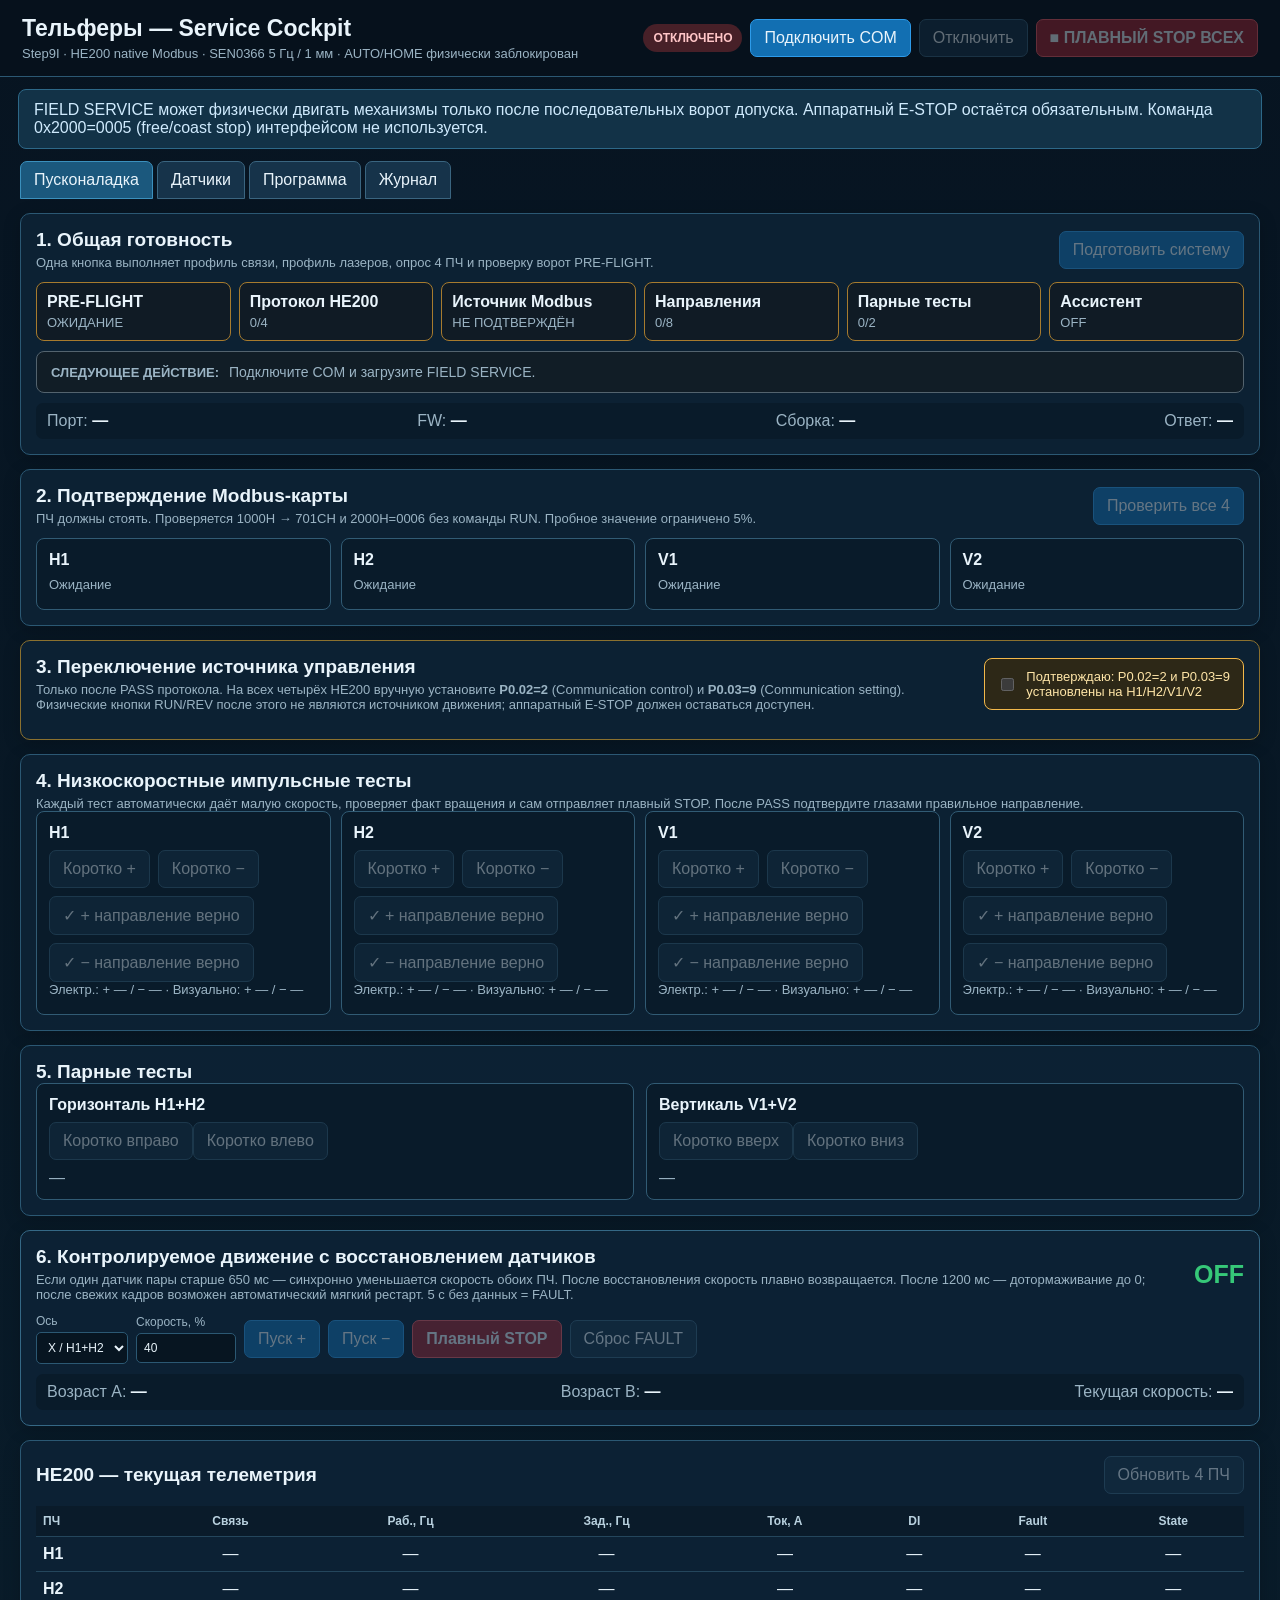
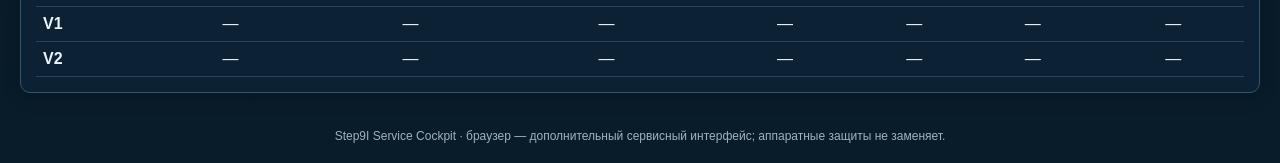
==== tools/telfer_service_console/index.html @ cf39d6cb "Import user Step9I working baseline for diagnostic patch" ====
<!doctype html>
<html lang="ru">
<head>
  <meta charset="utf-8">
  <meta name="viewport" content="width=device-width, initial-scale=1">
  <title>Тельферы — Step9I Service Cockpit</title>
  <link rel="stylesheet" href="style.css">
</head>
<body>
<header class="topbar">
  <div>
    <h1>Тельферы — Service Cockpit</h1>
    <p>Step9I · HE200 native Modbus · SEN0366 5 Гц / 1 мм · AUTO/HOME физически заблокирован</p>
  </div>
  <div class="connection-box">
    <span id="connectionPill" class="pill offline">ОТКЛЮЧЕНО</span>
    <button id="connectBtn" class="primary">Подключить COM</button>
    <button id="disconnectBtn" disabled>Отключить</button>
    <button id="stopAllBtn" class="danger" disabled>■ ПЛАВНЫЙ STOP ВСЕХ</button>
  </div>
</header>
<div id="browserWarning" class="warning hidden">Web Serial недоступен. Запустите <b>OPEN_SERVICE_CONSOLE.bat</b> и используйте Chrome/Edge.</div>
<div id="runtimeAlert" class="warning hidden"></div>
<div class="safety-banner">
  FIELD SERVICE может физически двигать механизмы только после последовательных ворот допуска. Аппаратный E‑STOP остаётся обязательным. Команда 0x2000=0005 (free/coast stop) интерфейсом не используется.
</div>

<nav class="tabs">
  <button class="tab active" data-tab="commission">Пусконаладка</button>
  <button class="tab" data-tab="sensors">Датчики</button>
  <button class="tab" data-tab="program">Программа</button>
  <button class="tab" data-tab="logtab">Журнал</button>
</nav>

<main>
<section id="commission" class="tabpage active">
  <section class="card">
    <div class="section-title-row">
      <div><h2>1. Общая готовность</h2><p class="subtle">Одна кнопка выполняет профиль связи, профиль лазеров, опрос 4 ПЧ и проверку ворот PRE-FLIGHT.</p></div>
      <button id="prepareBtn" class="accent">Подготовить систему</button>
    </div>
    <div class="gate-grid">
      <div class="gate" data-gate="preflight"><b>PRE-FLIGHT</b><span>—</span></div>
      <div class="gate" data-gate="protocol"><b>Протокол HE200</b><span>0/4</span></div>
      <div class="gate" data-gate="source"><b>Источник Modbus</b><span>НЕ ПОДТВЕРЖДЁН</span></div>
      <div class="gate" data-gate="directions"><b>Направления</b><span>0/8</span></div>
      <div class="gate" data-gate="pairs"><b>Парные тесты</b><span>0/2</span></div>
      <div class="gate" data-gate="assist"><b>Ассистент</b><span>OFF</span></div>
    </div>
    <div id="gateDecision" class="decision wait"><b>СЛЕДУЮЩЕЕ ДЕЙСТВИЕ:</b><span>Подключите COM и загрузите FIELD SERVICE.</span></div>
    <div class="status-strip">
      <span>Порт: <b id="portLabel">—</b></span><span>FW: <b id="firmwareLabel">—</b></span><span>Сборка: <b id="buildLabel">—</b></span><span>Ответ: <b id="lastRxLabel">—</b></span>
    </div>
  </section>

  <section class="card">
    <div class="section-title-row"><div><h2>2. Подтверждение Modbus-карты</h2><p class="subtle">ПЧ должны стоять. Проверяется 1000H → 701CH и 2000H=0006 без команды RUN. Пробное значение ограничено 5%.</p></div><button id="probeAllBtn" class="accent">Проверить все 4</button></div>
    <div id="protocolCards" class="drive-actions"></div>
  </section>

  <section class="card source-card">
    <div class="section-title-row">
      <div><h2>3. Переключение источника управления</h2><p class="subtle">Только после PASS протокола. На всех четырёх HE200 вручную установите <b>P0.02=2</b> (Communication control) и <b>P0.03=9</b> (Communication setting). Физические кнопки RUN/REV после этого не являются источником движения; аппаратный E‑STOP должен оставаться доступен.</p></div>
      <label class="source-confirm"><input id="sourceConfirm" type="checkbox"> Подтверждаю: P0.02=2 и P0.03=9 установлены на H1/H2/V1/V2</label>
    </div>
  </section>

  <section class="card">
    <h2>4. Низкоскоростные импульсные тесты</h2>
    <p class="subtle">Каждый тест автоматически даёт малую скорость, проверяет факт вращения и сам отправляет плавный STOP. После PASS подтвердите глазами правильное направление.</p>
    <div id="pulseCards" class="drive-actions"></div>
  </section>

  <section class="card">
    <h2>5. Парные тесты</h2>
    <div class="two-col">
      <div class="subcard"><h3>Горизонталь H1+H2</h3><button data-pair="h" data-dir="pos">Коротко вправо</button><button data-pair="h" data-dir="neg">Коротко влево</button><div class="pair-state" data-pair-state="h">—</div></div>
      <div class="subcard"><h3>Вертикаль V1+V2</h3><button data-pair="z" data-dir="pos">Коротко вверх</button><button data-pair="z" data-dir="neg">Коротко вниз</button><div class="pair-state" data-pair-state="z">—</div></div>
    </div>
  </section>

  <section class="card assist-card">
    <div class="section-title-row"><div><h2>6. Контролируемое движение с восстановлением датчиков</h2><p class="subtle">Если один датчик пары старше 650 мс — синхронно уменьшается скорость обоих ПЧ. После восстановления скорость плавно возвращается. После 1200 мс — дотормаживание до 0; после свежих кадров возможен автоматический мягкий рестарт. 5 с без данных = FAULT.</p></div><div id="assistState" class="big-state">OFF</div></div>
    <div class="assist-controls">
      <label>Ось <select id="assistAxis"><option value="x">X / H1+H2</option><option value="z">Z / V1+V2</option></select></label>
      <label>Скорость, % <input id="assistPct" type="number" min="5" max="80" value="40"></label>
      <button id="assistPosBtn" class="accent">Пуск +</button><button id="assistNegBtn" class="accent">Пуск −</button><button id="assistStopBtn" class="danger">Плавный STOP</button><button id="assistClearBtn">Сброс FAULT</button>
    </div>
    <div id="assistDetails" class="status-strip"><span>Возраст A: <b>—</b></span><span>Возраст B: <b>—</b></span><span>Текущая скорость: <b>—</b></span></div>
  </section>

  <section class="card">
    <div class="section-title-row"><h2>HE200 — текущая телеметрия</h2><button id="refreshDrivesBtn">Обновить 4 ПЧ</button></div>
    <div class="table-wrap"><table id="he200Table"><thead><tr><th>ПЧ</th><th>Связь</th><th>Раб., Гц</th><th>Зад., Гц</th><th>Ток, А</th><th>DI</th><th>Fault</th><th>State</th></tr></thead><tbody>
      <tr data-drive="H1"><td>H1</td><td class="online">—</td><td class="run">—</td><td class="set">—</td><td class="outi">—</td><td class="di">—</td><td class="fault">—</td><td class="state">—</td></tr>
      <tr data-drive="H2"><td>H2</td><td class="online">—</td><td class="run">—</td><td class="set">—</td><td class="outi">—</td><td class="di">—</td><td class="fault">—</td><td class="state">—</td></tr>
      <tr data-drive="V1"><td>V1</td><td class="online">—</td><td class="run">—</td><td class="set">—</td><td class="outi">—</td><td class="di">—</td><td class="fault">—</td><td class="state">—</td></tr>
      <tr data-drive="V2"><td>V2</td><td class="online">—</td><td class="run">—</td><td class="set">—</td><td class="outi">—</td><td class="di">—</td><td class="fault">—</td><td class="state">—</td></tr>
    </tbody></table></div>
  </section>
</section>

<section id="sensors" class="tabpage">
  <section class="card">
    <div class="section-title-row"><div><h2>SEN0366 — зафиксированный рабочий профиль</h2><p class="subtle">Continuous · 5 Гц · 1 мм · 10 м. Экспериментальные 10/20 Гц, 0,1 мм и single-shot из интерфейса удалены.</p></div><div class="button-row"><button id="sensorProfileBtn" class="accent">Применить профиль</button><button id="sensorReinitBtn">Реинициализация</button><button id="sensorStatusBtn">Обновить</button><button id="sensorResetBtn">Сброс статистики</button></div></div>
    <div class="table-wrap"><table id="laserTable"><thead><tr><th>Канал</th><th>HW</th><th>мм</th><th>Возраст</th><th>max age</th><th>Кадр/с</th><th>GOOD</th><th>ERR</th><th>CRC</th><th>UART</th><th>ACK</th></tr></thead><tbody>
      <tr data-laser="X1"><td>X1</td><td class="hw">—</td><td class="mm">—</td><td class="age">—</td><td class="maxage">—</td><td class="rate">—</td><td class="good">—</td><td class="serr">—</td><td class="crc">—</td><td class="uart">—</td><td class="ack">—</td></tr>
      <tr data-laser="X2"><td>X2</td><td class="hw">—</td><td class="mm">—</td><td class="age">—</td><td class="maxage">—</td><td class="rate">—</td><td class="good">—</td><td class="serr">—</td><td class="crc">—</td><td class="uart">—</td><td class="ack">—</td></tr>
      <tr data-laser="Z1"><td>Z1</td><td class="hw">—</td><td class="mm">—</td><td class="age">—</td><td class="maxage">—</td><td class="rate">—</td><td class="good">—</td><td class="serr">—</td><td class="crc">—</td><td class="uart">—</td><td class="ack">—</td></tr>
      <tr data-laser="Z2"><td>Z2</td><td class="hw">—</td><td class="mm">—</td><td class="age">—</td><td class="maxage">—</td><td class="rate">—</td><td class="good">—</td><td class="serr">—</td><td class="crc">—</td><td class="uart">—</td><td class="ack">—</td></tr>
    </tbody></table></div>
  </section>
</section>

<section id="program" class="tabpage">
  <section class="card">
    <div class="section-title-row"><div><h2>Программа — резервный редактор</h2><p class="subtle">Работает через те же структуры EEPROM, что и DWIN. Физический AUTO в Step9I не разрешён.</p></div><div class="button-row"><label>Слот <select id="programSlot"><option>1</option><option>2</option><option>3</option><option selected>4</option></select></label><button id="programLoadBtn">Загрузить</button><button id="programSaveBtn" class="accent">Сохранить</button><button id="programRefreshBtn">Прочитать</button></div></div>
    <div id="programStatus" class="status-strip"><span>Слот: <b>—</b></span><span>Ready: <b>—</b></span><span>Зон: <b>—</b></span><span>Dirty: <b>—</b></span></div>
    <div class="form-grid">
      <label>HOME X1 <input id="homeX1" type="number" min="0" max="10000"></label><label>HOME X2 <input id="homeX2" type="number" min="0" max="10000"></label><button id="setHomeBtn">Записать HOME</button><button id="capHomeBtn">Снять HOME с датчиков</button>
      <label>TRAVEL Z1 <input id="travelZ1" type="number" min="0" max="10000"></label><label>TRAVEL Z2 <input id="travelZ2" type="number" min="0" max="10000"></label><button id="setTravelBtn">Записать TRAVEL</button><button id="capTravelBtn">Снять TRAVEL</button>
    </div>
  </section>
  <section class="card">
    <div class="section-title-row"><h2>Зона</h2><label>№ <input id="zoneN" type="number" min="1" max="10" value="1"></label></div>
    <div class="form-grid zone-grid">
      <label>X1 <input id="zoneX1" type="number"></label><label>X2 <input id="zoneX2" type="number"></label><button id="setZoneXBtn">Записать X</button><button id="capZoneXBtn">Снять X</button>
      <label>Z1 <input id="zoneZ1" type="number"></label><label>Z2 <input id="zoneZ2" type="number"></label><button id="setZoneZBtn">Записать Z</button><button id="capZoneZBtn">Снять Z</button>
      <label>Выдержка, с <input id="zoneDip" type="number" min="0" value="60"></label><label>После наклона, с <input id="zoneWait" type="number" min="0" value="30"></label><label>Перепад Z1-Z2, мм <input id="zoneTilt" type="number" min="0" value="30"></label><button id="setZoneTimesBtn">Записать времена</button>
      <label>Скорость H, % <input id="zoneHPct" type="number" min="1" max="100" value="40"></label><label>Скорость V, % <input id="zoneVPct" type="number" min="1" max="100" value="45"></label><button id="setZoneSpeedBtn">Записать скорости</button><div class="button-row"><button id="zoneOnBtn">Зона ВКЛ</button><button id="zoneOffBtn">Зона ВЫКЛ</button></div>
    </div>
  </section>
</section>

<section id="logtab" class="tabpage">
  <section class="card">
    <div class="section-title-row"><h2>Журнал</h2><div class="button-row"><label class="checkbox"><input id="autoScroll" type="checkbox" checked> Автопрокрутка</label><button id="saveLogBtn">Сохранить</button><button id="clearLogBtn">Очистить окно</button></div></div>
    <pre id="log"></pre>
    <details class="advanced"><summary>Сервисная команда вручную</summary><div class="manual-command"><input id="manualCommand" placeholder="например: service gate status"><button id="sendManualBtn">Отправить</button></div></details>
  </section>
</section>
</main>
<footer>Step9I Service Cockpit · браузер — дополнительный сервисный интерфейс; аппаратные защиты не заменяет.</footer>
<script src="app.js"></script>
</body>
</html>
---- tools/telfer_service_console/style.css ----
:root{color-scheme:dark;--bg:#071421;--panel:#0d2235;--panel2:#102c43;--line:#2b5873;--text:#e9f4fb;--muted:#9bb4c4;--accent:#1f8fe5;--good:#36c878;--warn:#f2b84b;--bad:#f05d62}
*{box-sizing:border-box}body{margin:0;background:linear-gradient(180deg,#071421,#091c2a);color:var(--text);font-family:Segoe UI,Arial,sans-serif}.topbar{display:flex;justify-content:space-between;gap:18px;align-items:center;padding:15px 22px;background:#06111c;border-bottom:1px solid var(--line);position:sticky;top:0;z-index:8}h1{margin:0 0 4px;font-size:23px}h2{margin:0;font-size:19px}h3{margin:0 0 8px;font-size:16px}.topbar p,.subtle{margin:4px 0 0;color:var(--muted);font-size:13px}.connection-box,.button-row,.status-strip,.assist-controls,.manual-command{display:flex;gap:8px;align-items:center;flex-wrap:wrap}button,input,select{font:inherit}button{border:1px solid #3a6580;background:#16334a;color:var(--text);border-radius:7px;padding:9px 13px;cursor:pointer}button:hover:not(:disabled){background:#1b4667}button:disabled{opacity:.4;cursor:not-allowed}.primary,.accent{background:#126fb2;border-color:#2d9bea}.danger{background:#9e2430;border-color:#ef5b65;font-weight:700}.pill{padding:7px 10px;border-radius:999px;font-weight:700;font-size:12px}.pill.offline{background:#472028;color:#ffc5c7}.pill.online{background:#123f2a;color:#9af0bf}.warning,.safety-banner{margin:12px 18px 0;padding:11px 15px;border-radius:8px}.warning{background:#5a252a;border:1px solid var(--bad)}.hidden{display:none}.safety-banner{background:#123247;border:1px solid #2d6888;color:#cfeafd}.tabs{display:flex;gap:4px;padding:12px 20px 0}.tab{border-bottom-left-radius:0;border-bottom-right-radius:0}.tab.active{background:#1b587d;border-color:#3b90bd}.tabpage{display:none}.tabpage.active{display:grid;gap:14px}main{padding:14px 20px 28px}.card{background:rgba(13,34,53,.96);border:1px solid var(--line);border-radius:10px;padding:15px;box-shadow:0 4px 18px rgba(0,0,0,.18)}.section-title-row{display:flex;justify-content:space-between;gap:12px;align-items:center;margin-bottom:12px}.status-strip{justify-content:space-between;background:#091b2a;padding:9px 11px;border-radius:7px;color:var(--muted);margin-top:10px}.status-strip b{color:var(--text)}.gate-grid{display:grid;grid-template-columns:repeat(6,1fr);gap:8px}.gate{background:#101b25;border:1px solid #44515b;padding:10px;border-radius:8px;display:flex;flex-direction:column;gap:4px}.gate.pass{border-color:#2c9f63;background:#102b20}.gate.fail{border-color:#b84b52;background:#321b20}.gate.wait{border-color:#a77b2e}.gate span{font-size:13px;color:var(--muted)}.drive-actions{display:grid;grid-template-columns:repeat(4,1fr);gap:10px}.drive-card,.subcard{background:#091b2a;border:1px solid #315b74;border-radius:8px;padding:12px}.drive-card .button-row{margin-top:8px}.drive-card .result{min-height:20px;color:var(--muted);font-size:13px}.two-col{display:grid;grid-template-columns:1fr 1fr;gap:12px}.pair-state{margin-top:9px;color:var(--muted)}.assist-card{border-color:#356885}.big-state{font-size:25px;font-weight:800;color:var(--good)}.assist-controls label,.form-grid label{display:flex;flex-direction:column;gap:4px;color:var(--muted);font-size:12px}input,select{padding:7px;background:#071521;color:var(--text);border:1px solid var(--line);border-radius:5px}.assist-controls input{width:100px}.table-wrap{overflow-x:auto}table{width:100%;border-collapse:collapse;font-variant-numeric:tabular-nums}th,td{padding:8px 7px;border-bottom:1px solid #24465c;text-align:center;white-space:nowrap}th{color:#b9d1df;background:#0a1b2a;font-size:12px}td:first-child,th:first-child{text-align:left;font-weight:700}.cell-good{color:var(--good);font-weight:700}.cell-warn{color:var(--warn);font-weight:700}.cell-bad{color:var(--bad);font-weight:700}.form-grid{display:grid;grid-template-columns:repeat(4,minmax(130px,1fr));gap:10px;align-items:end}.zone-grid{grid-template-columns:repeat(4,minmax(130px,1fr))}#log{height:510px;overflow:auto;margin:0;background:#030a10;color:#c8e5d1;border:1px solid #1c4054;border-radius:7px;padding:10px;font-family:Consolas,monospace;font-size:12px;line-height:1.42;white-space:pre-wrap}.tx{color:#77bcff}.local{color:#ffd479}.error-line{color:#ff8f94}.pass-line{color:#72e49e}.manual-command{margin-top:10px}.manual-command input{flex:1;min-width:280px}.advanced{margin-top:10px;color:var(--muted)}footer{padding:8px 20px 20px;color:var(--muted);text-align:center;font-size:12px}
@media(max-width:1100px){.gate-grid,.drive-actions{grid-template-columns:repeat(2,1fr)}.form-grid,.zone-grid{grid-template-columns:repeat(2,1fr)}.section-title-row,.topbar{align-items:flex-start;flex-direction:column}.two-col{grid-template-columns:1fr}}

.source-confirm{display:flex;gap:9px;align-items:center;max-width:430px;padding:10px 12px;border:1px solid var(--warn);border-radius:8px;background:#2d2817;color:#ffe6a8;font-size:13px}.source-confirm input{width:auto}.source-card{border-color:#8b712f}

.decision{margin-top:10px;padding:12px 14px;border-radius:8px;border:1px solid #53636e;background:#111d26;display:flex;gap:10px;align-items:center;flex-wrap:wrap}.decision b{font-size:13px}.decision span{font-size:14px}.decision.pass{border-color:#2c9f63;background:#102b20;color:#c6f4d8}.decision.warn{border-color:#a77b2e;background:#332a16;color:#ffe2a1}.decision.fail{border-color:#b84b52;background:#321b20;color:#ffc5c7}.decision.wait{border-color:#53636e;color:var(--muted)}
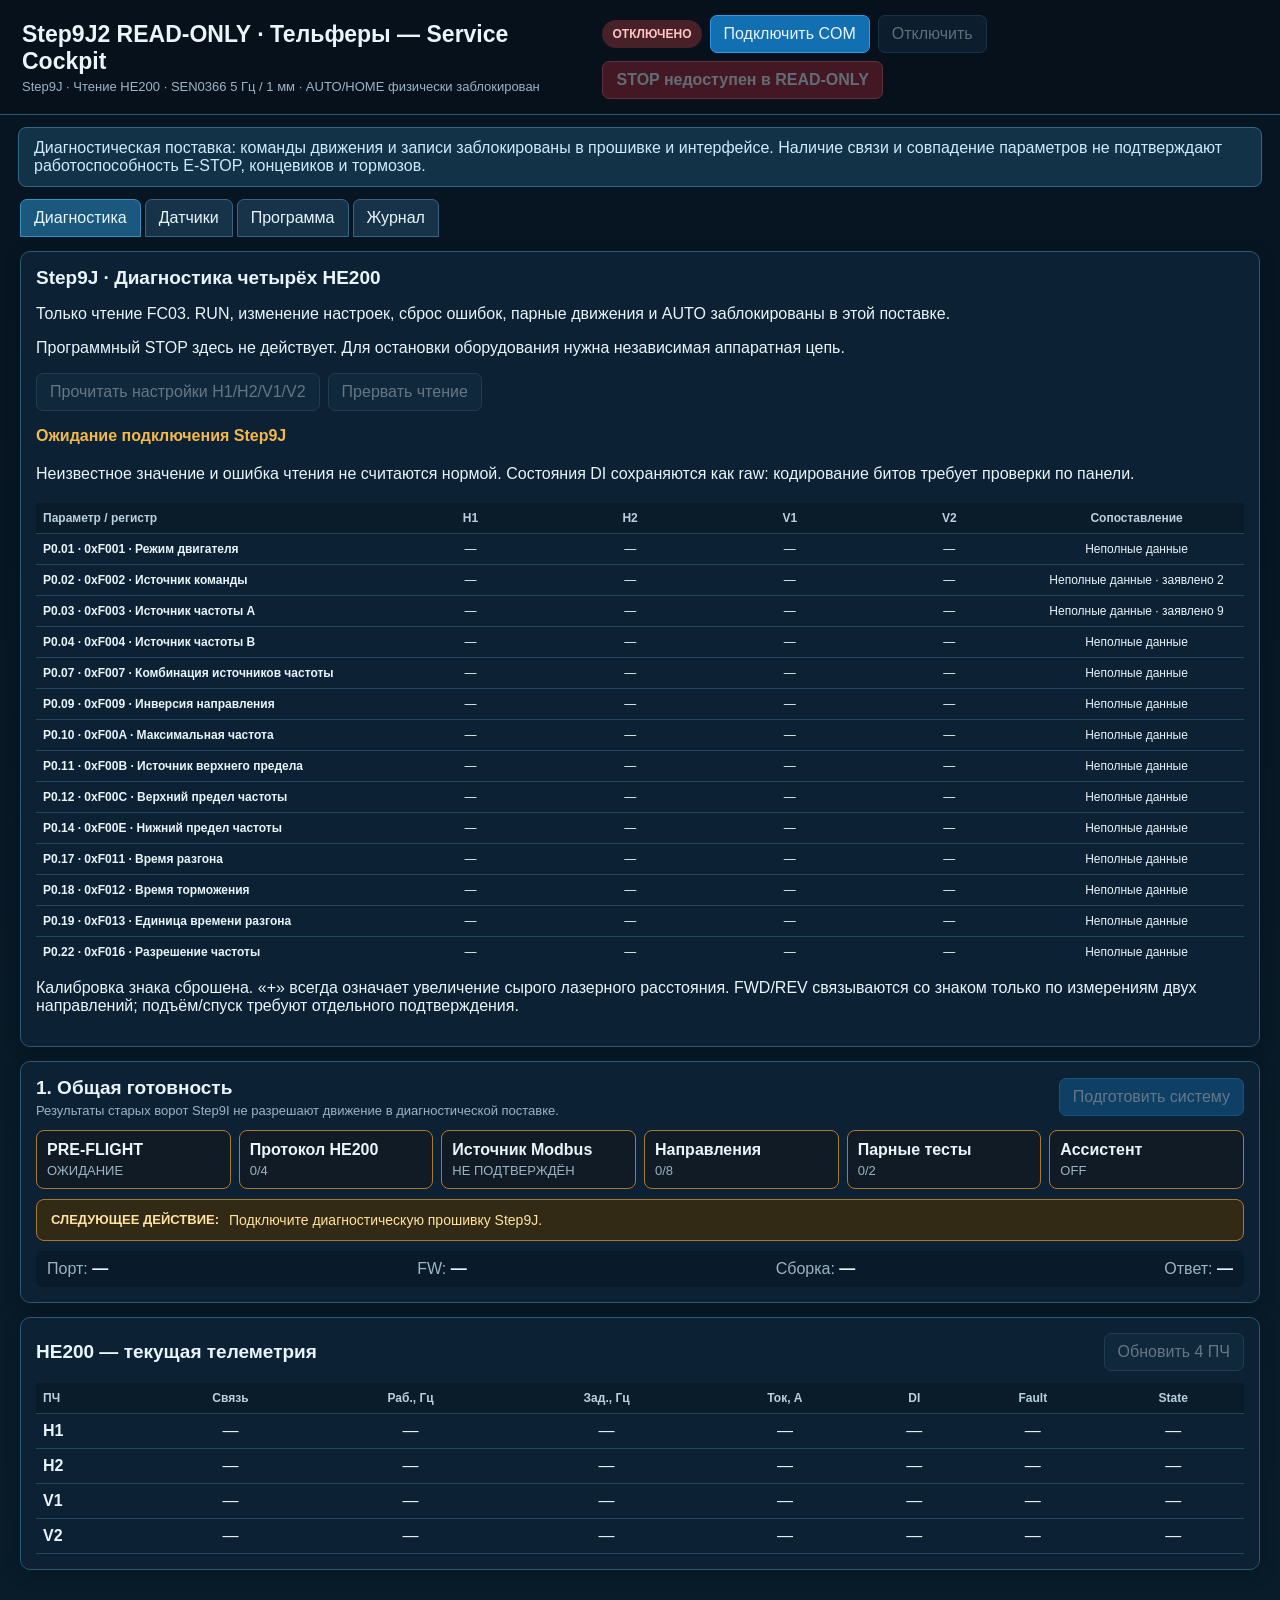
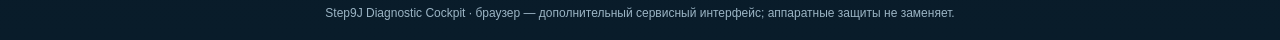
==== commit 19b13a88: "Add measured HE200 diagnostics and Step9K web controls" ====
--- a/tools/telfer_service_console/index.html
+++ b/tools/telfer_service_console/index.html
@@ -3,30 +3,31 @@
 <head>
   <meta charset="utf-8">
   <meta name="viewport" content="width=device-width, initial-scale=1">
-  <title>Тельферы — Step9I Service Cockpit</title>
+  <title>Тельферы — Step9J2: диагностика HE200</title>
   <link rel="stylesheet" href="style.css">
 </head>
 <body>
+
 <header class="topbar">
   <div>
-    <h1>Тельферы — Service Cockpit</h1>
-    <p>Step9I · HE200 native Modbus · SEN0366 5 Гц / 1 мм · AUTO/HOME физически заблокирован</p>
+    <h1>Step9J2 READ-ONLY · Тельферы — Service Cockpit</h1>
+    <p>Step9J · Чтение HE200 · SEN0366 5 Гц / 1 мм · AUTO/HOME физически заблокирован</p>
   </div>
   <div class="connection-box">
     <span id="connectionPill" class="pill offline">ОТКЛЮЧЕНО</span>
     <button id="connectBtn" class="primary">Подключить COM</button>
     <button id="disconnectBtn" disabled>Отключить</button>
-    <button id="stopAllBtn" class="danger" disabled>■ ПЛАВНЫЙ STOP ВСЕХ</button>
+    <button id="stopAllBtn" class="danger" disabled>STOP недоступен в READ-ONLY</button>
   </div>
 </header>
 <div id="browserWarning" class="warning hidden">Web Serial недоступен. Запустите <b>OPEN_SERVICE_CONSOLE.bat</b> и используйте Chrome/Edge.</div>
 <div id="runtimeAlert" class="warning hidden"></div>
 <div class="safety-banner">
-  FIELD SERVICE может физически двигать механизмы только после последовательных ворот допуска. Аппаратный E‑STOP остаётся обязательным. Команда 0x2000=0005 (free/coast stop) интерфейсом не используется.
+  Диагностическая поставка: команды движения и записи заблокированы в прошивке и интерфейсе. Наличие связи и совпадение параметров не подтверждают работоспособность E-STOP, концевиков и тормозов.
 </div>
 
 <nav class="tabs">
-  <button class="tab active" data-tab="commission">Пусконаладка</button>
+  <button class="tab active" data-tab="commission">Диагностика</button>
   <button class="tab" data-tab="sensors">Датчики</button>
   <button class="tab" data-tab="program">Программа</button>
   <button class="tab" data-tab="logtab">Журнал</button>
@@ -34,9 +35,19 @@
 
 <main>
 <section id="commission" class="tabpage active">
+<section class="card" id="auditPanel">
+  <h2>Step9J · Диагностика четырёх HE200</h2>
+  <p>Только чтение FC03. RUN, изменение настроек, сброс ошибок, парные движения и AUTO заблокированы в этой поставке.</p>
+  <p>Программный STOP здесь не действует. Для остановки оборудования нужна независимая аппаратная цепь.</p>
+  <div class="button-row"><button id="auditAllBtn" disabled>Прочитать настройки H1/H2/V1/V2</button><button id="auditCancelBtn" disabled>Прервать чтение</button></div>
+  <p id="auditStatus">Ожидание подключения Step9J</p>
+  <p id="auditFindings">Неизвестное значение и ошибка чтения не считаются нормой. Состояния DI сохраняются как raw: кодирование битов требует проверки по панели.</p>
+  <div class="table-wrap audit-scroll"><table id="auditTable"><thead><tr><th>Параметр / регистр</th><th>H1 · 1</th><th>H2 · 2</th><th>V1 · 3</th><th>V2 · 4</th><th>Сопоставление</th></tr></thead><tbody></tbody></table></div>
+  <p id="calibrationResult">Калибровка знака сброшена. «+» всегда означает увеличение сырого лазерного расстояния. FWD/REV связываются со знаком только по измерениям двух направлений; подъём/спуск требуют отдельного подтверждения.</p>
+</section>
   <section class="card">
     <div class="section-title-row">
-      <div><h2>1. Общая готовность</h2><p class="subtle">Одна кнопка выполняет профиль связи, профиль лазеров, опрос 4 ПЧ и проверку ворот PRE-FLIGHT.</p></div>
+      <div><h2>1. Общая готовность</h2><p class="subtle">Результаты старых ворот Step9I не разрешают движение в диагностической поставке.</p></div>
       <button id="prepareBtn" class="accent">Подготовить систему</button>
     </div>
     <div class="gate-grid">
@@ -53,6 +64,7 @@
     </div>
   </section>
 
+  <div class="legacy-motion hidden" aria-hidden="true">
   <section class="card">
     <div class="section-title-row"><div><h2>2. Подтверждение Modbus-карты</h2><p class="subtle">ПЧ должны стоять. Проверяется 1000H → 701CH и 2000H=0006 без команды RUN. Пробное значение ограничено 5%.</p></div><button id="probeAllBtn" class="accent">Проверить все 4</button></div>
     <div id="protocolCards" class="drive-actions"></div>
@@ -60,14 +72,14 @@
 
   <section class="card source-card">
     <div class="section-title-row">
-      <div><h2>3. Переключение источника управления</h2><p class="subtle">Только после PASS протокола. На всех четырёх HE200 вручную установите <b>P0.02=2</b> (Communication control) и <b>P0.03=9</b> (Communication setting). Физические кнопки RUN/REV после этого не являются источником движения; аппаратный E‑STOP должен оставаться доступен.</p></div>
+      <div><h2>3. Переключение источника управления</h2><p class="subtle">Параметры только читаются и сравниваются с заявленными значениями. Изменения не предлагаются до разбора полного снимка.</p></div>
       <label class="source-confirm"><input id="sourceConfirm" type="checkbox"> Подтверждаю: P0.02=2 и P0.03=9 установлены на H1/H2/V1/V2</label>
     </div>
   </section>
 
   <section class="card">
     <h2>4. Низкоскоростные импульсные тесты</h2>
-    <p class="subtle">Каждый тест автоматически даёт малую скорость, проверяет факт вращения и сам отправляет плавный STOP. После PASS подтвердите глазами правильное направление.</p>
+    <p class="subtle">Каждый тест автоматически даёт малую скорость, проверяет факт вращения и сам отправляет плавный STOP. Знак подтверждается только измерением двух противоположных направлений; тесты сейчас заблокированы.</p>
     <div id="pulseCards" class="drive-actions"></div>
   </section>
 
@@ -89,6 +101,7 @@
     <div id="assistDetails" class="status-strip"><span>Возраст A: <b>—</b></span><span>Возраст B: <b>—</b></span><span>Текущая скорость: <b>—</b></span></div>
   </section>
 
+  </div>
   <section class="card">
     <div class="section-title-row"><h2>HE200 — текущая телеметрия</h2><button id="refreshDrivesBtn">Обновить 4 ПЧ</button></div>
     <div class="table-wrap"><table id="he200Table"><thead><tr><th>ПЧ</th><th>Связь</th><th>Раб., Гц</th><th>Зад., Гц</th><th>Ток, А</th><th>DI</th><th>Fault</th><th>State</th></tr></thead><tbody>
@@ -140,7 +153,9 @@
   </section>
 </section>
 </main>
-<footer>Step9I Service Cockpit · браузер — дополнительный сервисный интерфейс; аппаратные защиты не заменяет.</footer>
+<footer>Step9J Diagnostic Cockpit · браузер — дополнительный сервисный интерфейс; аппаратные защиты не заменяет.</footer>
+<script src="audit-map.js"></script>
+<script src="audit-ui.js"></script>
 <script src="app.js"></script>
 </body>
 </html>
--- a/tools/telfer_service_console/style.css
+++ b/tools/telfer_service_console/style.css
@@ -5,3 +5,5 @@
 .source-confirm{display:flex;gap:9px;align-items:center;max-width:430px;padding:10px 12px;border:1px solid var(--warn);border-radius:8px;background:#2d2817;color:#ffe6a8;font-size:13px}.source-confirm input{width:auto}.source-card{border-color:#8b712f}
 
 .decision{margin-top:10px;padding:12px 14px;border-radius:8px;border:1px solid #53636e;background:#111d26;display:flex;gap:10px;align-items:center;flex-wrap:wrap}.decision b{font-size:13px}.decision span{font-size:14px}.decision.pass{border-color:#2c9f63;background:#102b20;color:#c6f4d8}.decision.warn{border-color:#a77b2e;background:#332a16;color:#ffe2a1}.decision.fail{border-color:#b84b52;background:#321b20;color:#ffc5c7}.decision.wait{border-color:#53636e;color:var(--muted)}
+
+.audit-scroll{max-height:460px;overflow:auto}.audit-scroll thead{position:sticky;top:0;background:var(--panel2);z-index:2}#auditTable{min-width:1100px;font-size:12px}#auditTable td{white-space:normal;min-width:145px;vertical-align:top}#auditTable td:first-child{min-width:230px}#auditFindings{white-space:pre-line;line-height:1.6}#auditStatus{color:var(--warn);font-weight:600}.legacy-motion{display:none!important}
